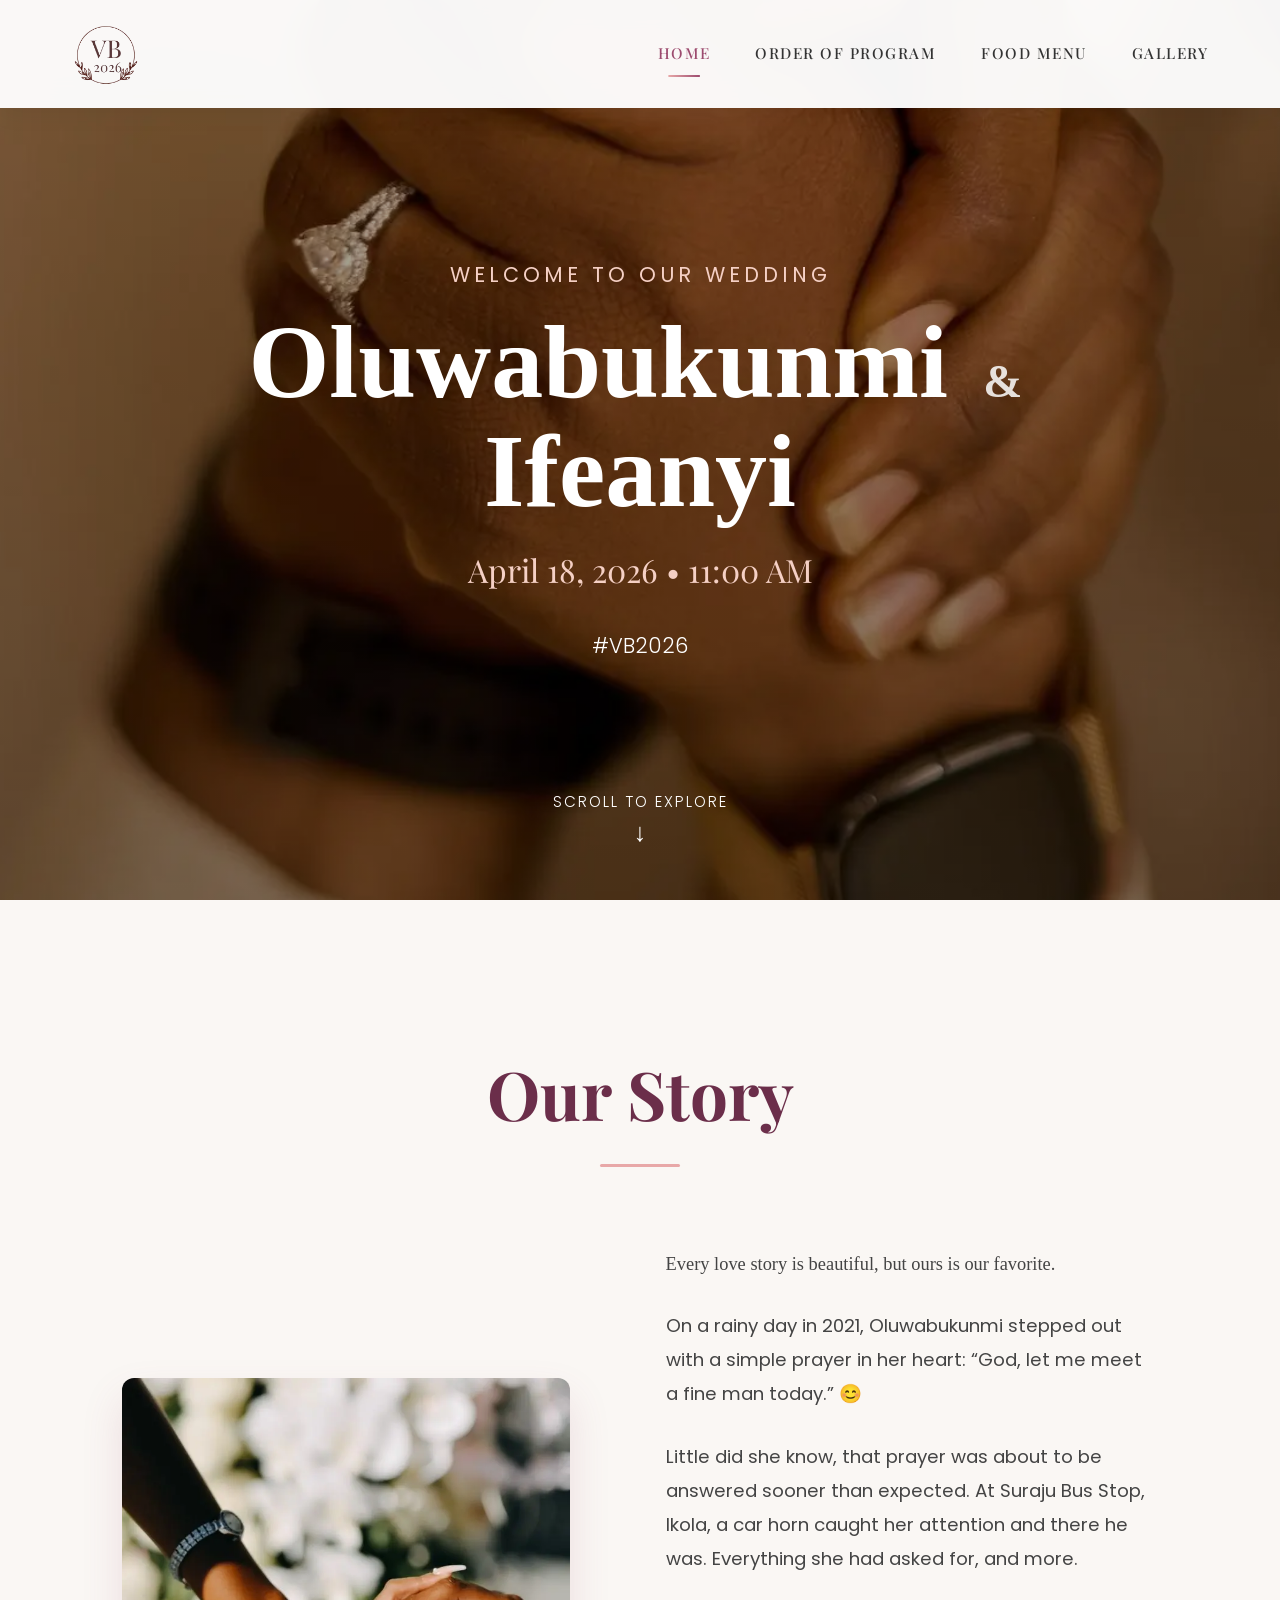
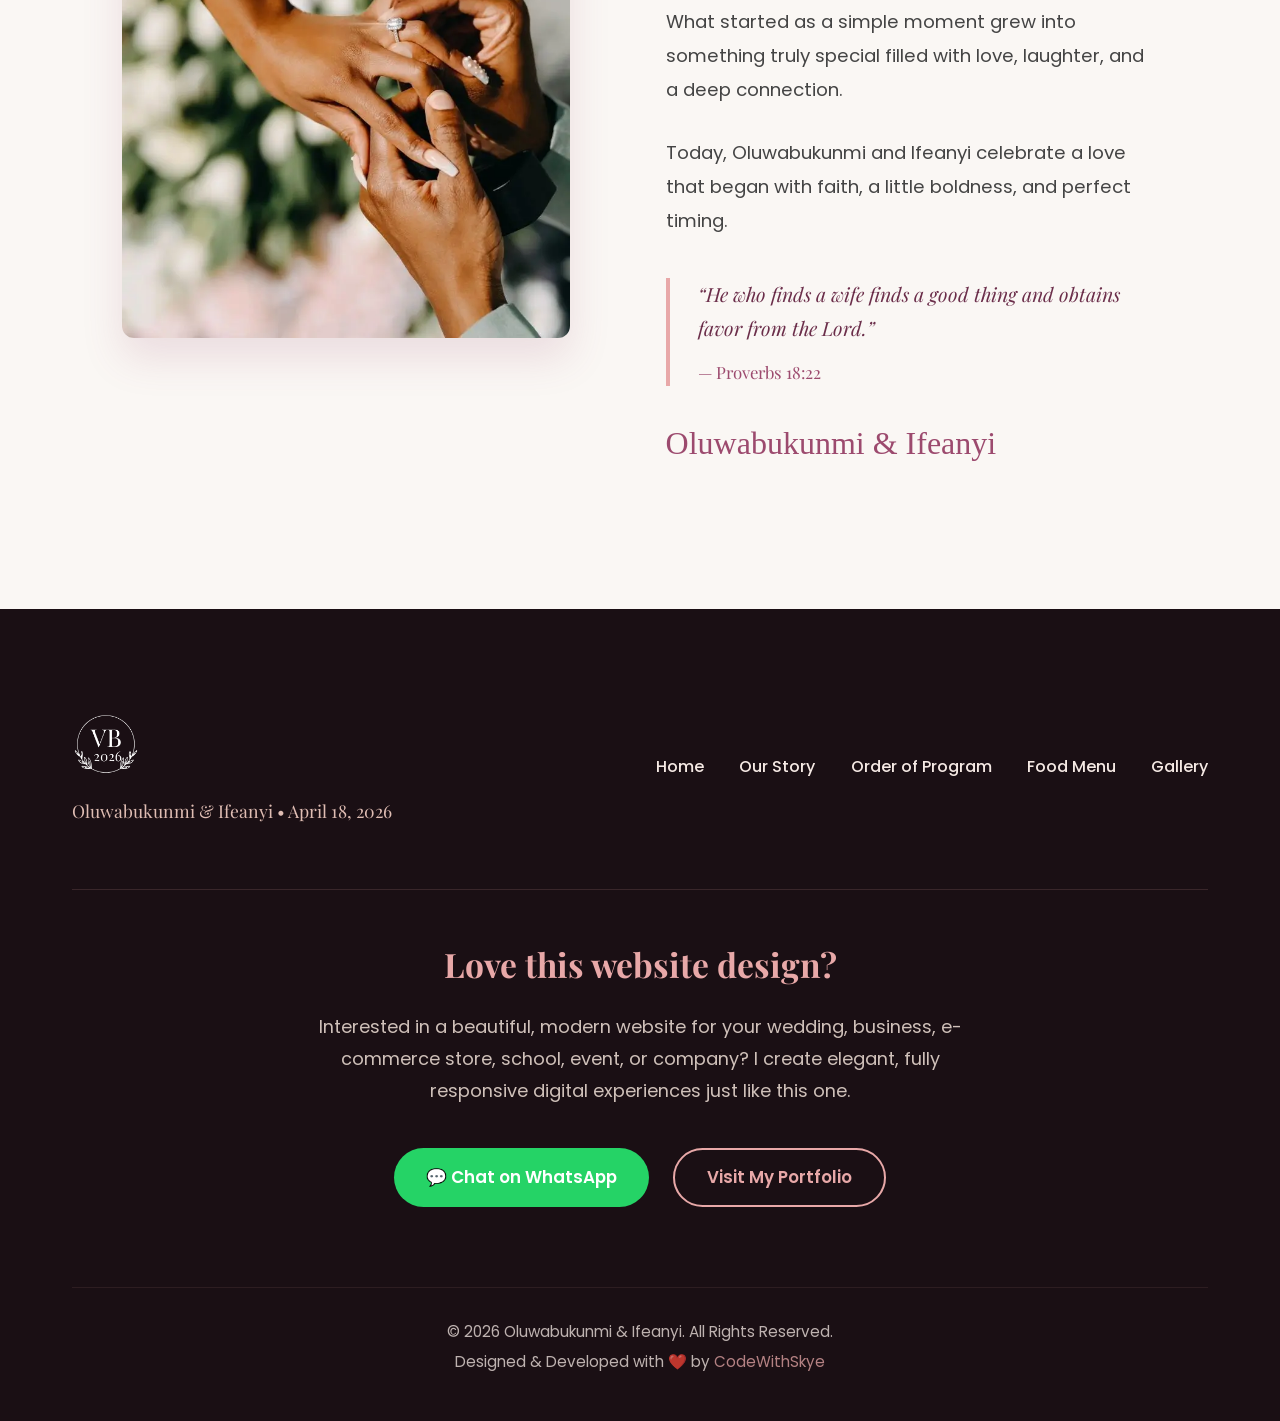
==== index.html @ 63ae44c2 "Add files via upload" ====
<!DOCTYPE html>
<html lang="en">
<head>
    <meta charset="UTF-8">
    <meta name="viewport" content="width=device-width, initial-scale=1.0">
    <title>Oluwabukunmi & Ifeanyi | Wedding Celebration</title>

    <link href="https://fonts.googleapis.com/css2?family=Playfair+Display:wght@400;500;600&family=Poppins:wght@300;400;500&display=swap" rel="stylesheet">
    <link href="https://unpkg.com/aos@2.3.1/dist/aos.css" rel="stylesheet">
    <link href="https://fonts.googleapis.com/css2?family=Cormorant+Garamond:wght@400;500;600&display=swap" rel="stylesheet">

    <link rel="stylesheet" href="style.css">

    <link rel="apple-touch-icon" sizes="180x180" href="vb2026/apple-touch-icon.png">
    <link rel="icon" type="image/png" sizes="32x32" href="vb2026/favicon-32x32.png">
    <link rel="icon" type="image/png" sizes="16x16" href="vb2026/favicon-16x16.png">
    <link rel="manifest" href="vb2026/site.webmanifest">
</head>
<body>

<!-- HEADER -->
<header>
  <div class="nav-container">

      <img src="images/vb2026.webp" 
          alt="Oluwabukunmi & Ifeanyi Wedding" 
          class="logo">

    <nav>
      <ul id="nav-menu">
        <li><a href="index.html">Home</a></li>
        <li><a href="order-of-program.html">Order of Program</a></li>
        <li><a href="food-menu.html">Food Menu</a></li>
        <li><a href="gallery.html">Gallery</a></li>
      </ul>
    </nav>

    <div class="menu-toggle" id="mobile-menu">☰</div>
  </div>
</header>

  <!-- HERO SECTION -->
<section id="home" class="hero">

    <div class="hero-slides">
    <div class="slide active" style="background-image: url('images/wed1.webp');"></div>
    <div class="slide" style="background-image: url('images/wed2.webp');"></div>
    <div class="slide" style="background-image: url('images/wed1.webp');"></div>
  </div>

  <div class="hero-overlay"></div>

  <!-- Hero Content -->
  <div class="hero-content">
    <div class="content-wrapper">
      <p class="welcome" data-aos="fade-up" data-aos-delay="300">Welcome to Our Wedding</p>
      
      <h1 class="couple-names" data-aos="fade-up" data-aos-delay="600">
        Oluwabukunmi <span class="and">&amp;</span> Ifeanyi
      </h1>
      
      <div class="date" data-aos="fade-up" data-aos-delay="900">
        April 18, 2026 • 11:00 AM
      </div><br>
      
      <div class="venue" data-aos="fade-up" data-aos-delay="1100">
        #VB2026
      </div>
    </div>
  </div>

  <!-- Scroll Indicator -->
  <div class="scroll-indicator" data-aos="fade-up" data-aos-delay="1500">
    <span>Scroll to explore</span>
    <div class="scroll-arrow">↓</div>
  </div>
</section>


<!-- OUR STORY SECTION -->
<section id="our-story" class="our-story">
  <div class="container">
    
    <div class="section-header" data-aos="fade-up">
      <h2>Our Story</h2>
      <div class="divider"></div>
    </div>

    <div class="story-content">
      
      <!-- Story Image -->
      <div class="story-image" data-aos="fade-right" data-aos-delay="200">
        <img src="images/wed2.webp" alt="Oluwabukunmi & Ifeanyi">
      </div>

      <!-- Story Text -->
      <div class="story-text" data-aos="fade-left" data-aos-delay="400">
        <p class="story-intro">
          Every love story is beautiful, but ours is our favorite.
        </p>
        
        <p>
          On a rainy day in 2021, Oluwabukunmi stepped out with a simple prayer in her heart: 
          “God, let me meet a fine man today.” 😊
        </p>
        
        <p>
          Little did she know, that prayer was about to be answered sooner than expected.

          At Suraju Bus Stop, Ikola, a car horn caught her attention and there he was. Everything she had asked for, and more.
        </p>

        <p>
          What started as a simple moment grew into something truly special 
          filled with love, laughter, and a deep connection.
        </p>

        <p>
          Today, Oluwabukunmi and Ifeanyi celebrate a love that began with faith, 
          a little boldness, and perfect timing.
        </p>

        <blockquote class="bible-verse">
          “He who finds a wife finds a good thing and obtains favor from the Lord.” 
          <span>— Proverbs 18:22</span>
        </blockquote>

        <div class="signature">
          Oluwabukunmi &amp; Ifeanyi
        </div>
      </div>
    </div>
  </div>
</section>

<!-- FOOTER -->
<footer class="footer">
  <div class="footer-container">
    <div class="footer-top">
      <div class="footer-brand">
        <img src="images/vb20262.webp" 
             alt="Oluwabukunmi & Ifeanyi Wedding" 
             class="footer-logo">
        <p class="footer-tagline">Oluwabukunmi &amp; Ifeanyi • April 18, 2026</p>
      </div>

      <nav class="footer-nav">
        <a href="index.html">Home</a>
        <a href="#our-story">Our Story</a>
        <a href="order-of-program.html">Order of Program</a>
        <a href="food-menu.html">Food Menu</a>
        <a href="gallery.html">Gallery</a>
      </nav>
    </div>

    <!-- Divider -->
    <div class="footer-divider"></div>

    <div class="footer-promotion">
      <div class="promotion-content">
        <h3>Love this website design?</h3>
        <p>
          Interested in a beautiful, modern website for your wedding, business, 
          e-commerce store, school, event, or company? 
          I create elegant, fully responsive digital experiences just like this one.
        </p>
        
        <div class="contact-actions">
          <a href="https://wa.me/2347016794490" target="_blank" class="btn-whatsapp">
            💬 Chat on WhatsApp
          </a>
          <a href="https://codewithskye.github.io" target="_blank" class="btn-portfolio">
            Visit My Portfolio
          </a>
        </div>
      </div>
    </div>

    <!-- Bottom Copyright -->
    <div class="footer-bottom">
      <p>&copy; 2026 Oluwabukunmi &amp; Ifeanyi. All Rights Reserved.</p>
      <p class="developer-credit">
        Designed &amp; Developed with ❤️ by 
        <a href="https://codewithskye.github.io" target="_blank">CodeWithSkye</a>
      </p>
    </div>
  </div>
</footer>

<script src="https://unpkg.com/aos@2.3.1/dist/aos.js"></script>
  
<script src="script.js"></script>
</body>
</html>
---- style.css ----
/* ====================== ROOT VARIABLES ====================== */
:root {
  --peach: #E8A8A8;
  --soft-peach: #F5D0C5;
  --burgundy: #9C4A6E;
  --deep-burgundy: #6B2E4A;
  --white: #FFFFFF;
  --off-white: #FAF7F4;
  --text-dark: #333333;
  --shadow: rgba(0, 0, 0, 0.06);
}

/* ====================== GLOBAL RESET ====================== */
* {
  margin: 0;
  padding: 0;
  box-sizing: border-box;
}

body {
  font-family: 'Poppins', sans-serif;
  background-color: var(--off-white);
  color: var(--text-dark);
  line-height: 1.6;
  overflow-x: hidden;
}

/* ====================== HEADER ====================== */
header {
  position: fixed;
  top: 0;
  left: 0;
  width: 100%;
  background: rgba(255, 255, 255, 0.96);
  backdrop-filter: blur(12px);
  z-index: 1000;
  box-shadow: 0 4px 25px var(--shadow);
  transition: all 0.4s ease;
}

.nav-container {
  max-width: 1200px;
  margin: 0 auto;
  padding: 1.25rem 2rem;
  display: flex;
  align-items: center;
  justify-content: space-between;
}

.logo {
  height: 68px;
  width: auto;
  cursor: pointer;
  transition: transform 0.4s cubic-bezier(0.4, 0, 0.2, 1);
}

.logo:hover {
  transform: scale(1.05);
}

/* Navigation Links */
nav ul {
  display: flex;
  list-style: none;
  gap: 2.8rem;
  align-items: center;
}

nav ul li a {
  font-family: 'Playfair Display', serif;
  text-decoration: none;
  color: var(--text-dark);
  font-weight: 500;
  font-size: 0.95rem;
  letter-spacing: 1.5px;
  text-transform: uppercase;
  transition: all 0.3s ease;
  position: relative;
  padding: 0.5rem 0;
}

nav ul li a:hover {
  color: var(--burgundy);
  text-shadow: 0 0 6px rgba(232, 168, 168, 0.35);
}

nav ul li a::after {
  content: '';
  position: absolute;
  bottom: -6px;
  left: 50%;
  transform: translateX(-50%);
  width: 0;
  height: 2px;
  background: linear-gradient(to right, var(--peach), var(--burgundy));
  border-radius: 10px;
  transition: width 0.4s ease;
}

nav ul li a:hover::after {
  width: 60%;
}

nav ul li a.active {
  color: var(--burgundy);
}

nav ul li a.active::after {
  width: 60%;
}

/* Mobile Menu Toggle */
.menu-toggle {
  display: none;
  font-size: 1.9rem;
  color: var(--burgundy);
  cursor: pointer;
  z-index: 1100;
  padding: 0.5rem;
}

/* ====================== RESPONSIVE DESIGN ====================== */
@media (max-width: 768px) {
  .nav-container {
    padding: 1rem 1.5rem;
  }

  nav ul {
    position: fixed;
    top: 78px;
    left: -100%;
    width: 100%;
    height: calc(100vh - 78px);
    background: rgba(255, 255, 255, 0.98);
    flex-direction: column;
    align-items: center;
    justify-content: center;
    gap: 2.8rem;
    transition: left 0.5s cubic-bezier(0.4, 0, 0.2, 1);
    box-shadow: 0 10px 30px var(--shadow);
  }

  nav ul.active {
    left: 0;
  }

  .menu-toggle {
    display: block;
  }

  .logo {
    height: 62px;
  }
}

/* Extra small devices */
@media (max-width: 480px) {
  .nav-container {
    padding: 0.9rem 1.2rem;
  }

  nav ul {
    gap: 2.2rem;
  }
}

/* ====================== HERO SECTION ====================== */
.hero {
  position: relative;
  min-height: 100vh;     
  min-height: 100dvh;     
  height: auto;
  overflow: hidden;
  display: flex;
  align-items: center;
  justify-content: center;
  text-align: center;
  color: white;
  padding: 110px 20px 90px;  
}

/* Slides */
.hero-slides {
  position: absolute;
  inset: 0;
  z-index: 1;
}

.slide {
  position: absolute;
  inset: 0;
  background-size: cover;
  background-position: center;
  opacity: 0;
  transition: opacity 1.8s ease-in-out;
  transform: scale(1.08);
  animation: kenburns 22s infinite alternate ease-in-out;
}

.slide.active {
  opacity: 1;
  z-index: 2;
}

@keyframes kenburns {
  0%   { transform: scale(1.08); }
  100% { transform: scale(1.16); }
}

/* Overlay */
.hero-overlay {
  position: absolute;
  inset: 0;
  background: linear-gradient(
    rgba(0, 0, 0, 0.32),
    rgba(0, 0, 0, 0.48)
  );
  z-index: 3;
}

/* Content */
.hero-content {
  position: relative;
  z-index: 4;
  width: 100%;
  max-width: 900px;
  padding: 0 20px;
}

.content-wrapper {
  display: flex;
  flex-direction: column;
  align-items: center;
}

/* Typography */
.welcome {
  font-family: 'Poppins', sans-serif;
  font-size: clamp(0.95rem, 2.5vw, 1.3rem);
  letter-spacing: 4px;
  text-transform: uppercase;
  margin-bottom: 1rem;
  color: var(--soft-peach);
  font-weight: 400;
  opacity: 0.95;
}

.couple-names {
  font-family: 'Great Vibes', cursive;
  font-size: clamp(3rem, 10vw, 6.5rem);
  line-height: 1.05;
  margin-bottom: 1.2rem;
  color: #fff;
}

.couple-names .and {
  font-size: 0.45em;
  margin: 0 0.2em;
  opacity: 0.85;
}

.date {
  font-family: 'Playfair Display', serif;
  font-size: clamp(1.2rem, 4vw, 2rem);
  margin-bottom: 0.5rem;
  color: var(--soft-peach);
}

.venue {
  font-family: 'Poppins', sans-serif;
  font-size: clamp(1rem, 3vw, 1.3rem);
  opacity: 0.9;
  font-weight: 300;
  max-width: 420px;
}

/* Scroll Indicator */
.scroll-indicator {
  position: absolute;
  bottom: 6vh;
  left: 0;
  right: 0;
  margin: 0 auto;
  width: max-content;
  z-index: 5;
  color: white;
  text-align: center;
  opacity: 0.85;
  display: flex;
  flex-direction: column;
  align-items: center;
  gap: 6px;
}

.scroll-indicator span {
  font-size: clamp(0.8rem, 2vw, 0.95rem);
  letter-spacing: 2px;
  font-weight: 300;
  text-transform: uppercase;
}

.scroll-arrow {
  font-size: 1.6rem;
  line-height: 1;
  animation: bounce 2.2s infinite ease-in-out;
}

@keyframes bounce {
  0%, 20%   { margin-top: 0; }
  50%       { margin-top: 12px; }
  100%      { margin-top: 0; }
}

/* ====================== TABLET ====================== */
@media (max-width: 768px) {
  .hero {
    padding: 100px 18px 80px;
  }

  .scroll-indicator {
    bottom: 5.5vh;
  }
}

/* ====================== MOBILE ====================== */
@media (max-width: 480px) {
  .hero {
    padding: 90px 16px 70px;
  }

  .content-wrapper {
    padding-top: 10px;
  }

  .couple-names {
    font-size: clamp(2.5rem, 11vw, 4.5rem);
  }

  .welcome {
    letter-spacing: 3px;
  }

  .scroll-indicator {
    bottom: 5vh;
  }

  .scroll-arrow {
    font-size: 1.4rem;
  }
}

/* ====================== SMALL DEVICES (iPhone SE etc.) ====================== */
@media (max-width: 360px) {
  .hero {
    padding: 80px 14px 60px;
  }

  .couple-names {
    font-size: 2.3rem;
  }

  .date {
    font-size: 1.1rem;
  }

  .venue {
    font-size: 0.95rem;
  }
}


/* ====================== OUR STORY SECTION ====================== */
.our-story {
  padding: 140px 0;
  background-color: var(--off-white);
}

.container {
  max-width: 1200px;
  margin: 0 auto;
  padding: 0 2rem;
}

.section-header {
  text-align: center;
  margin-bottom: 5rem;
}

.section-header h2 {
  font-family: 'Playfair Display', serif;
  font-size: clamp(2.8rem, 5.5vw, 4.2rem);
  color: var(--deep-burgundy);
  margin-bottom: 1rem;
}

.divider {
  width: 80px;
  height: 3px;
  background: var(--peach);
  margin: 0 auto;
  border-radius: 3px;
}

/* Story Content Layout */
.story-content {
  display: grid;
  grid-template-columns: 1fr 1.1fr;
  gap: 6rem;
  align-items: center;
}

.story-image {
  position: relative;
  border-radius: 12px;
  overflow: hidden;
  box-shadow: 0 20px 40px rgba(155, 74, 110, 0.15);
}

.story-image img {
  width: 100%;
  height: auto;
  display: block;
  transition: transform 0.8s ease;
}

.story-image:hover img {
  transform: scale(1.06);
}

.story-text {
  color: var(--text-dark);
}

.story-intro {
  font-family: 'Great Vibes', cursive;
  font-size: 2.1rem;
  line-height: 1.3;
  color: var(--burgundy);
  margin-bottom: 2rem;
  font-weight: 400;
}

.story-text p {
  font-size: 1.15rem;
  line-height: 1.85;
  margin-bottom: 1.8rem;
  color: #444;
}

.story-text p:last-of-type {
  margin-bottom: 2.5rem;
}

.signature {
  font-family: 'Great Vibes', cursive;
  font-size: 2rem;
  color: var(--burgundy);
  margin-top: 1rem;
}

.bible-verse {
  font-family: 'Playfair Display', serif;
  font-size: 1.22rem;
  font-style: italic;
  color: var(--deep-burgundy);
  margin: 2.5rem 0 2rem;
  line-height: 1.7;
  border-left: 4px solid var(--peach);
  padding-left: 1.8rem;
}

.bible-verse span {
  display: block;
  margin-top: 0.8rem;
  font-size: 1.05rem;
  color: var(--burgundy);
  font-style: normal;
}

/* ====================== RESPONSIVENESS ====================== */
@media (max-width: 992px) {
  .story-content {
    grid-template-columns: 1fr;
    gap: 4rem;
    text-align: center;
  }
  
  .story-image {
    max-width: 420px;
    margin: 0 auto;
  }

  .bible-verse {
    text-align: left;
  }

}

@media (max-width: 768px) {
  .our-story {
    padding: 100px 0;
  }
  
  .section-header {
    margin-bottom: 3.8rem;
  }
  
  .story-intro {
    font-size: 1.95rem;
  }
  
  .story-text p {
    font-size: 1.12rem;
  }
  
  .signature {
    font-size: 2.1rem;
  }
}

@media (max-width: 480px) {
  .our-story {
    padding: 80px 0;
  }
  
  .story-content {
    gap: 3rem;
    padding: 0 1.2rem;
  }
  
  .story-intro {
    font-size: 1.75rem;
  }
  
  .bible-verse {
    font-size: 1.15rem;
    padding-left: 1.4rem;
  }
}
/* ====================== ORDER OF PROGRAM PAGE ====================== */
.program-hero {
  min-height: 55vh;
  min-height: 55dvh;
  background: linear-gradient(rgba(0,0,0,0.45), rgba(0,0,0,0.55)),
              url('https://i.pinimg.com/736x/72/f7/12/72f7126b3b22cbae455987312a5793fb.jpg') center/cover no-repeat;
  display: flex;
  align-items: center;
  justify-content: center;
  text-align: center;
  color: white;
  padding: 80px 20px;
}

.program-hero-content h1 {
  font-family: 'Great Vibes', cursive;
  font-size: clamp(3rem, 7vw, 5.5rem);
  margin-bottom: 0.6rem;
}

.program-hero-content p {
  font-family: 'Playfair Display', serif;
  font-size: clamp(1.1rem, 2.5vw, 1.4rem);
  opacity: 0.95;
}

.program-section {
  padding: 100px 20px;
  background-color: var(--off-white);
}

.program-block {
  margin-bottom: 4rem;
}

.block-title {
  font-family: 'Playfair Display', serif;
  font-size: clamp(2rem, 4vw, 2.5rem);
  color: var(--deep-burgundy);
  margin-bottom: 2rem;
  text-align: center;
}

.reception-title span {
  font-size: 1rem;
  color: var(--burgundy);
}

.timeline {
  max-width: 900px;
  margin: 0 auto;
  position: relative;
  padding: 20px 0;
}

/* Center Line */
.timeline::before {
  content: '';
  position: absolute;
  top: 0;
  bottom: 0;
  left: 50%;
  width: 3px;
  background: linear-gradient(to bottom, var(--peach), var(--burgundy));
  transform: translateX(-50%);
  border-radius: 3px;
}

/* Timeline Item */
.timeline-item {
  display: grid;
  grid-template-columns: 1fr 60px 1fr;
  align-items: center;
  gap: 1.5rem;
  margin-bottom: 2rem;
  position: relative;
}

.timeline-item:last-child {
  margin-bottom: 0;
}

/* Time (Left) */
.time {
  grid-column: 1;
  text-align: right;
  font-family: 'Poppins', sans-serif;
  font-weight: 600;
  color: var(--burgundy);
  font-size: 1.05rem;
  padding-right: 10px;
}

/* Event (Right) */
.event {
  grid-column: 3;
  text-align: left;
  font-family: 'Poppins', sans-serif;
  font-size: 1.1rem;
  line-height: 1.5;
  color: #333;
  padding-left: 10px;
}

/* Dot */
.timeline-item::before {
  content: '';
  position: absolute;
  left: 50%;
  width: 18px;
  height: 18px;
  background: white;
  border: 4px solid var(--peach);
  border-radius: 50%;
  transform: translate(-50%, 0);
  z-index: 2;
}

/* Completed State */
.timeline-item.done::before {
  background: #4CAF50;
  border-color: #4CAF50;
  box-shadow: 0 0 10px rgba(76, 175, 80, 0.6);
}

/* Optional: text feedback */
.timeline-item.done .time,
.timeline-item.done .event {
  opacity: 0.6;
}

/* Active (current ongoing event) */
.timeline-item.active::before {
  background: var(--burgundy);
  border-color: var(--burgundy);
  box-shadow: 0 0 12px rgba(156, 74, 110, 0.6);
}

/* LIVE NOW badge */
.live-badge { 
  display: inline-block; 
  margin-left: 10px; 
  padding: 4px 10px; 
  font-size: 0.7rem; 
  font-weight: 600; 
  letter-spacing: 1px; 
  text-transform: uppercase; 
  border-radius: 20px; 
  background: var(--burgundy); 
  color: #fff; 
  vertical-align: middle; 
  animation: livePulse 1.5s infinite; 
}

@keyframes livePulse {
  0%   { box-shadow: 0 0 0 0 rgba(156, 74, 110, 0.6); }
  70%  { box-shadow: 0 0 0 6px rgba(156, 74, 110, 0); }
  100% { box-shadow: 0 0 0 0 rgba(156, 74, 110, 0); }
}

.timeline-item.active .event {
  font-weight: 500;
  display: inline-flex;
  flex-wrap: wrap;
  align-items: center;
  gap: 6px;
}

@media (max-width: 768px) {
  .live-badge {
    padding: 3px 8px;
    margin-left: 6px;
    letter-spacing: 0.6px;
  }
}

@media (max-width: 480px) {
  .live-badge {
    font-size: 0.6rem;
    padding: 2px 7px;
    margin-left: 5px;
  }

  .timeline-item.active .event {
    gap: 4px;
  }
}

@media (max-width: 360px) {
  .live-badge {
    font-size: 0.55rem;
    padding: 2px 6px;
    letter-spacing: 0.5px;
  }
}

/* ====================== TABLET ====================== */
@media (max-width: 768px) {
  .timeline::before {
    left: 30px;
    transform: none;
  }

  .timeline-item {
    grid-template-columns: 30px 1fr;
    gap: 1rem;
  }

  .time {
    grid-column: 2;
    text-align: left;
    font-size: 0.95rem;
  }

  .event {
    grid-column: 2;
    font-size: 1rem;
  }

  .timeline-item::before {
    left: 30px;
    transform: translateX(-50%);
  }
}

/* ====================== MOBILE ====================== */
@media (max-width: 480px) {
  .program-section {
    padding: 70px 16px;
  }

  .block-title {
    font-size: 1.8rem;
  }

  .timeline-item {
    margin-bottom: 1.6rem;
  }

  .time {
    font-size: 0.9rem;
  }

  .event {
    font-size: 0.95rem;
  }
}

/* ====================== SMALL DEVICES ====================== */
@media (max-width: 360px) {
  .time {
    font-size: 0.85rem;
  }

  .event {
    font-size: 0.9rem;
  }
}

/* ====================== FOOD MENU PAGE ====================== */

.menu-hero {
  height: 55vh;
  min-height: 420px;
  background: linear-gradient(rgba(0,0,0,0.45), rgba(0,0,0,0.55)),
              url('https://i.pinimg.com/736x/30/67/39/30673928d62f1b4d49fe5636e6629bfc.jpg') center/cover no-repeat;
  display: flex;
  align-items: center;
  justify-content: center;
  text-align: center;
  color: white;
}

.menu-hero-content h1 {
  font-family: 'Great Vibes', cursive;
  font-size: clamp(3.5rem, 8vw, 6rem);
  margin-bottom: 0.8rem;
}

.menu-hero-content p {
  font-family: 'Playfair Display', serif;
  font-size: 1.45rem;
}

/* Food Menu Section */
.food-menu-section {
  padding: 120px 0;
  background-color: var(--off-white);
}

.container {
  max-width: 1100px;
  margin: 0 auto;
  padding: 0 2rem;
}

.menu-category {
  margin-bottom: 5.5rem;
}

.category-header {
  display: flex;
  align-items: center;
  gap: 3rem;
  margin-bottom: 2rem;
}

.category-image {
  flex-shrink: 0;
  width: 180px;
  height: 180px;
  border-radius: 50%;
  overflow: hidden;
  border: 8px solid var(--peach);
  box-shadow: 0 15px 35px rgba(156, 74, 110, 0.18);
}

.category-image img {
  width: 100%;
  height: 100%;
  object-fit: cover;
  transition: transform 0.8s ease;
}

.category-image:hover img {
  transform: scale(1.08);
}

.category-header h2 {
  font-family: 'Playfair Display', serif;
  font-size: clamp(2.2rem, 5vw, 3rem);
  color: var(--deep-burgundy);
  margin: 0;
}

/* Menu Items */
.menu-items {
  background: white;
  border-radius: 16px;
  padding: 2.2rem 2.5rem;
  box-shadow: 0 10px 30px rgba(0, 0, 0, 0.06);
}

.menu-item {
  font-family: 'Poppins', sans-serif;
  font-size: 1.18rem;
  line-height: 1.75;
  color: #333;
  padding: 1rem 0;
  border-bottom: 1px solid #f0e6e0;
}

.menu-item:last-child {
  border-bottom: none;
}

/* ====================== RESPONSIVE ====================== */
@media (max-width: 992px) {
  .category-header {
    flex-direction: column;
    text-align: center;
    gap: 1.8rem;
  }
  
  .category-image {
    width: 160px;
    height: 160px;
  }
}

@media (max-width: 768px) {
  .food-menu-section {
    padding: 90px 0;
  }
  
  .menu-items {
    padding: 2rem 1.8rem;
  }
  
  .menu-item {
    font-size: 1.12rem;
  }
}

@media (max-width: 480px) {
  .container {
    padding: 0 1.4rem;
  }
  
  .category-image {
    width: 140px;
    height: 140px;
  }
  
  .menu-item {
    font-size: 1.08rem;
  }
}

/* ====================== GALLERY PAGE ====================== */

/* Gallery Hero */
.gallery-hero {
  height: 55vh;
  min-height: 420px;
  background: linear-gradient(rgba(0,0,0,0.45), rgba(0,0,0,0.55)),
              url('https://i.pinimg.com/1200x/7a/ea/53/7aea53dc63e2e8d27f20308e01a13a00.jpg') center/cover no-repeat;
  display: flex;
  align-items: center;
  justify-content: center;
  text-align: center;
  color: white;
}

.gallery-hero-content h1 {
  font-family: 'Great Vibes', cursive;
  font-size: clamp(3.5rem, 8vw, 6rem);
  margin-bottom: 0.8rem;
}

.gallery-hero-content p {
  font-family: 'Playfair Display', serif;
  font-size: 1.45rem;
  opacity: 0.95;
}

/* Gallery Section */
.gallery-section {
  padding: 120px 0;
  background-color: var(--off-white);
}
/* ====================== TOAST NOTIFICATION ====================== */
.toast {
  visibility: hidden;
  min-width: 280px;
  background: var(--burgundy);
  color: #fff;
  text-align: center;
  border-radius: 50px;
  padding: 16px 28px;
  position: fixed;
  z-index: 9999;
  bottom: 30px;
  left: 50%;
  transform: translateX(-50%);
  font-size: 1.05rem;
  font-weight: 500;
  box-shadow: 0 10px 30px rgba(0, 0, 0, 0.25);
  opacity: 0;
  transition: all 0.4s ease;
}

.toast.show {
  visibility: visible;
  opacity: 1;
  bottom: 40px;
}

/* ====================== GALLERY UPDATES ====================== */
.gallery-grid {
  display: grid;
  grid-template-columns: repeat(auto-fit, minmax(320px, 1fr));
  gap: 2.5rem;
  max-width: 1200px;
  margin: 0 auto;
  padding: 0 2rem;
}

.gallery-card {
  background: white;
  border-radius: 20px;
  overflow: hidden;
  box-shadow: 0 15px 40px rgba(0, 0, 0, 0.08);
  transition: all 0.4s ease;
}

.gallery-card:hover {
  transform: translateY(-12px);
  box-shadow: 0 25px 50px rgba(156, 74, 110, 0.15);
}

.gallery-image {
  height: 260px;
  overflow: hidden;
}

.gallery-image img {
  width: 100%;
  height: 100%;
  object-fit: cover;
  transition: transform 0.6s ease;
}

.gallery-card:hover .gallery-image img {
  transform: scale(1.08);
}

.gallery-info {
  padding: 1.8rem 1.6rem;
  text-align: center;
}

.gallery-info h3 {
  font-family: 'Playfair Display', serif;
  font-size: 1.55rem;
  color: var(--deep-burgundy);
  margin-bottom: 0.6rem;
}

.gallery-info p {
  font-size: 1.05rem;
  color: #555;
  margin-bottom: 1.5rem;
  line-height: 1.6;
}

.view-btn {
  display: inline-block;
  background: var(--burgundy);
  color: white;
  padding: 13px 34px;
  border-radius: 50px;
  text-decoration: none;
  font-weight: 600;
  font-size: 1.02rem;
  border: none;
  cursor: pointer;
  transition: all 0.3s ease;
}

.view-btn:hover {
  background: var(--peach);
  color: #333;
  transform: scale(1.05);
}

/* Responsive */
@media (max-width: 768px) {
  .gallery-grid {
    grid-template-columns: repeat(auto-fit, minmax(280px, 1fr));
    gap: 2rem;
    padding: 0 1.5rem;
  }
  
  .gallery-image {
    height: 220px;
  }
}

@media (max-width: 480px) {
  .gallery-grid {
    gap: 1.8rem;
  }
}
/* ====================== RESPONSIVE ====================== */
@media (max-width: 768px) {
  .gallery-section {
    padding: 90px 0;
  }
  
  .gallery-grid {
    grid-template-columns: repeat(auto-fit, minmax(280px, 1fr));
    gap: 2rem;
    padding: 0 1.5rem;
  }
  
  .gallery-image {
    height: 220px;
  }
}

@media (max-width: 480px) {
  .gallery-grid {
    gap: 1.8rem;
  }
  
  .gallery-info {
    padding: 1.5rem 1.2rem;
  }
  
  .gallery-info h3 {
    font-size: 1.45rem;
  }
}
/* Extra small devices */
@media (max-width: 480px) {
  .toast {
    min-width: 85vw;
    padding: 14px 24px;
    font-size: 1rem;
    bottom: 20px;
  }
  
  .toast.show {
    bottom: 30px;
  }
}

@media (max-width: 360px) {
  .toast {
    font-size: 0.95rem;
    padding: 13px 20px;
  }
}

/* ====================== FOOTER ====================== */
.footer {
  background: #1a0f14;     
  color: #f5e9e4;
  padding: 100px 0 40px;
  position: relative;
}

.footer-container {
  max-width: 1200px;
  margin: 0 auto;
  padding: 0 2rem;
}

.footer-top {
  display: flex;
  justify-content: space-between;
  align-items: center;
  flex-wrap: wrap;
  gap: 3rem;
  margin-bottom: 4rem;
}

.footer-brand {
  flex: 1;
  min-width: 280px;
}

.footer-logo {
  height: 68px;
  width: auto;
  margin-bottom: 12px;
  border-radius: 8px;
}

.footer-tagline {
  font-family: 'Playfair Display', serif;
  font-size: 1.1rem;
  color: var(--soft-peach);
  opacity: 0.9;
}

.footer-nav {
  display: flex;
  gap: 2.2rem;
  flex-wrap: wrap;
}

.footer-nav a {
  color: #f5e9e4;
  text-decoration: none;
  font-weight: 500;
  transition: color 0.3s ease;
}

.footer-nav a:hover {
  color: var(--peach);
}

/* Divider */
.footer-divider {
  height: 1px;
  background: rgba(232, 168, 168, 0.15);
  margin: 3rem 0;
}

/* Promotion Section */
.footer-promotion {
  text-align: center;
  margin-bottom: 5rem;
}

.promotion-content h3 {
  font-family: 'Playfair Display', serif;
  font-size: 2.1rem;
  color: var(--peach);
  margin-bottom: 1.2rem;
}

.promotion-content p {
  max-width: 680px;
  margin: 0 auto 2.5rem;
  font-size: 1.12rem;
  line-height: 1.8;
  opacity: 0.88;
  color: #e8d9d0;
}

.contact-actions {
  display: flex;
  gap: 1.5rem;
  justify-content: center;
  flex-wrap: wrap;
}

.btn-whatsapp,
.btn-portfolio {
  padding: 14px 32px;
  border-radius: 50px;
  font-weight: 600;
  text-decoration: none;
  transition: all 0.4s ease;
  display: inline-flex;
  align-items: center;
  gap: 8px;
  font-size: 1.05rem;
}

.btn-whatsapp {
  background: #25D366;
  color: white;
}

.btn-whatsapp:hover {
  background: #20ba5a;
  transform: translateY(-3px);
}

.btn-portfolio {
  background: transparent;
  color: var(--peach);
  border: 2px solid var(--peach);
}

.btn-portfolio:hover {
  background: var(--peach);
  color: #1a0f14;
}

/* Bottom Section */
.footer-bottom {
  text-align: center;
  padding-top: 2rem;
  border-top: 1px solid rgba(232, 168, 168, 0.12);
  font-size: 0.95rem;
  opacity: 0.75;
}

.footer-bottom p {
  margin-bottom: 0.4rem;
}

.developer-credit a {
  color: var(--peach);
  text-decoration: none;
}

.developer-credit a:hover {
  text-decoration: underline;
}

/* ====================== RESPONSIVE FOOTER ====================== */
@media (max-width: 768px) {
  .footer {
    padding: 80px 0 30px;
  }
  
  .footer-top {
    flex-direction: column;
    text-align: center;
    gap: 2rem;
  }
  
  .footer-nav {
    justify-content: center;
  }
  
  .promotion-content h3 {
    font-size: 1.85rem;
  }
  
  .contact-actions {
    flex-direction: column;
    align-items: center;
  }
  
  .btn-whatsapp,
  .btn-portfolio {
    width: 100%;
    max-width: 320px;
    justify-content: center;
  }
}

@media (max-width: 480px) {
  .footer-container {
    padding: 0 1.4rem;
  }
}
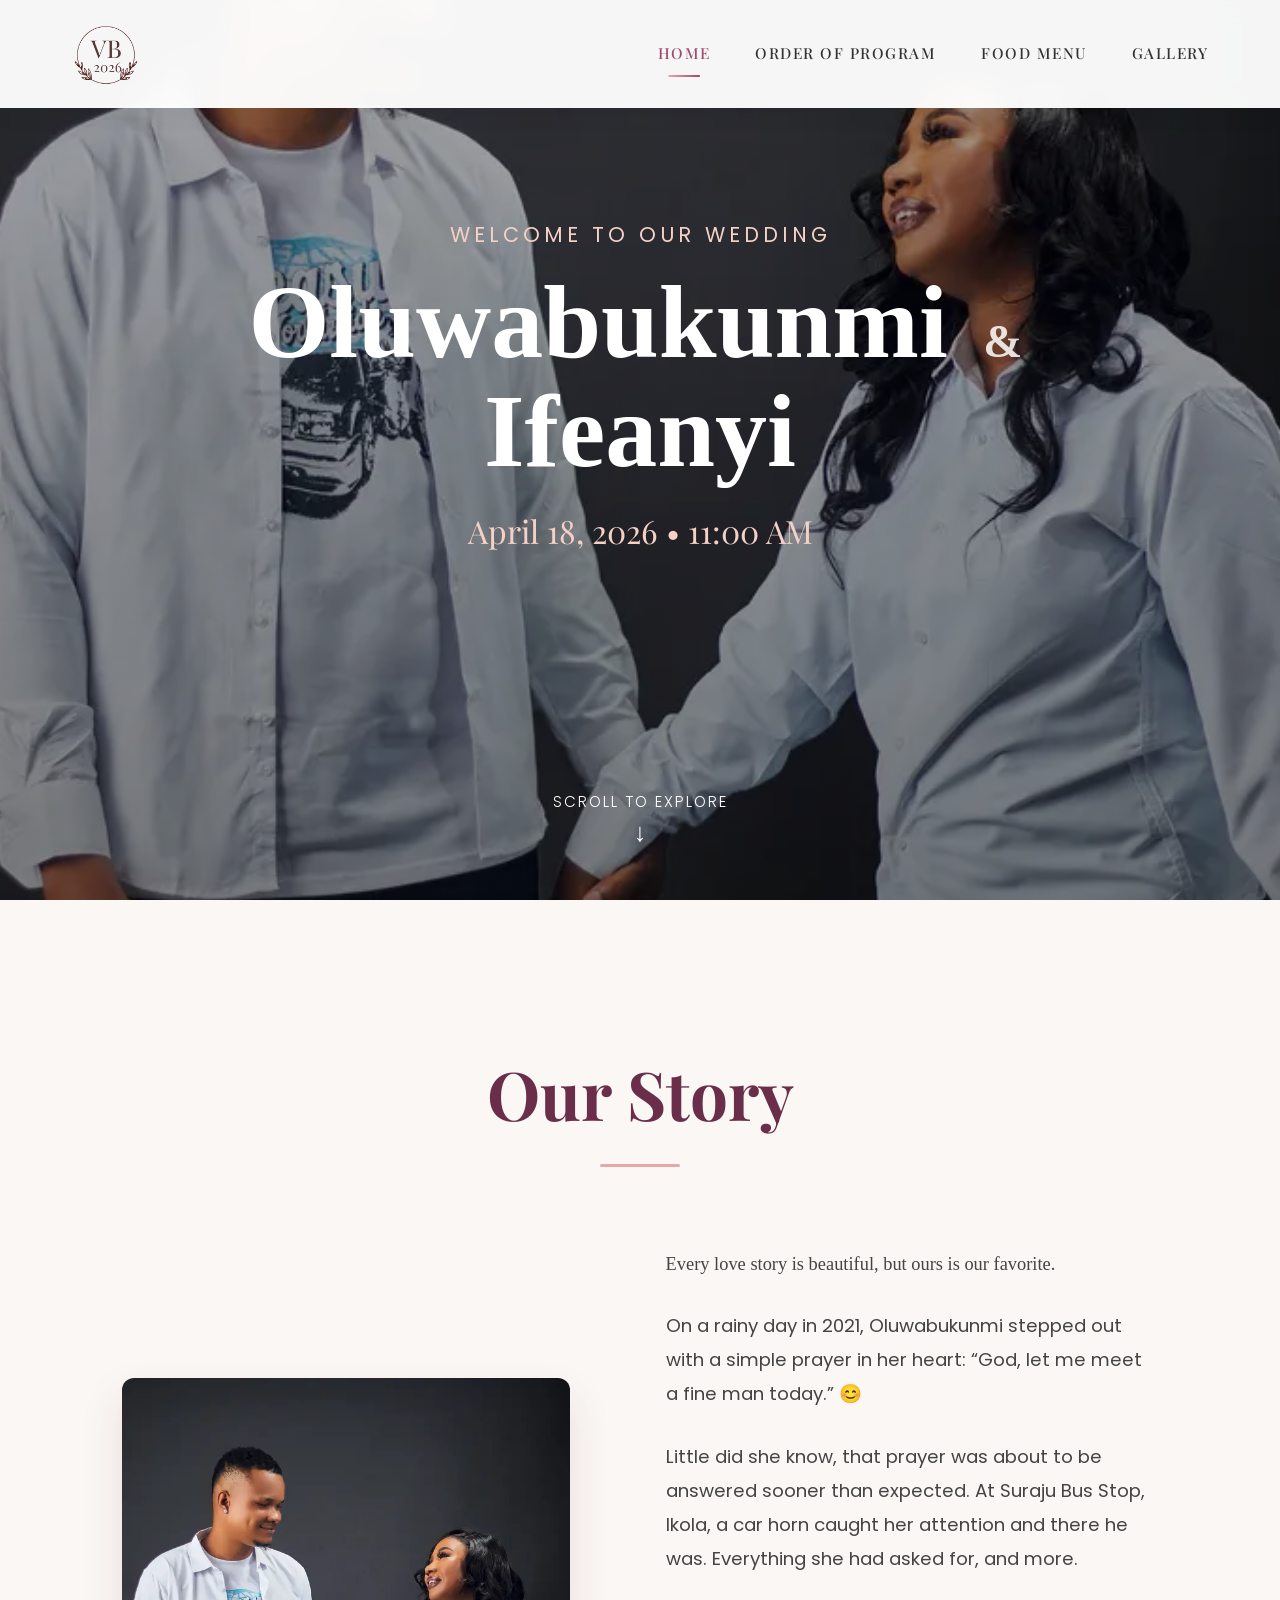
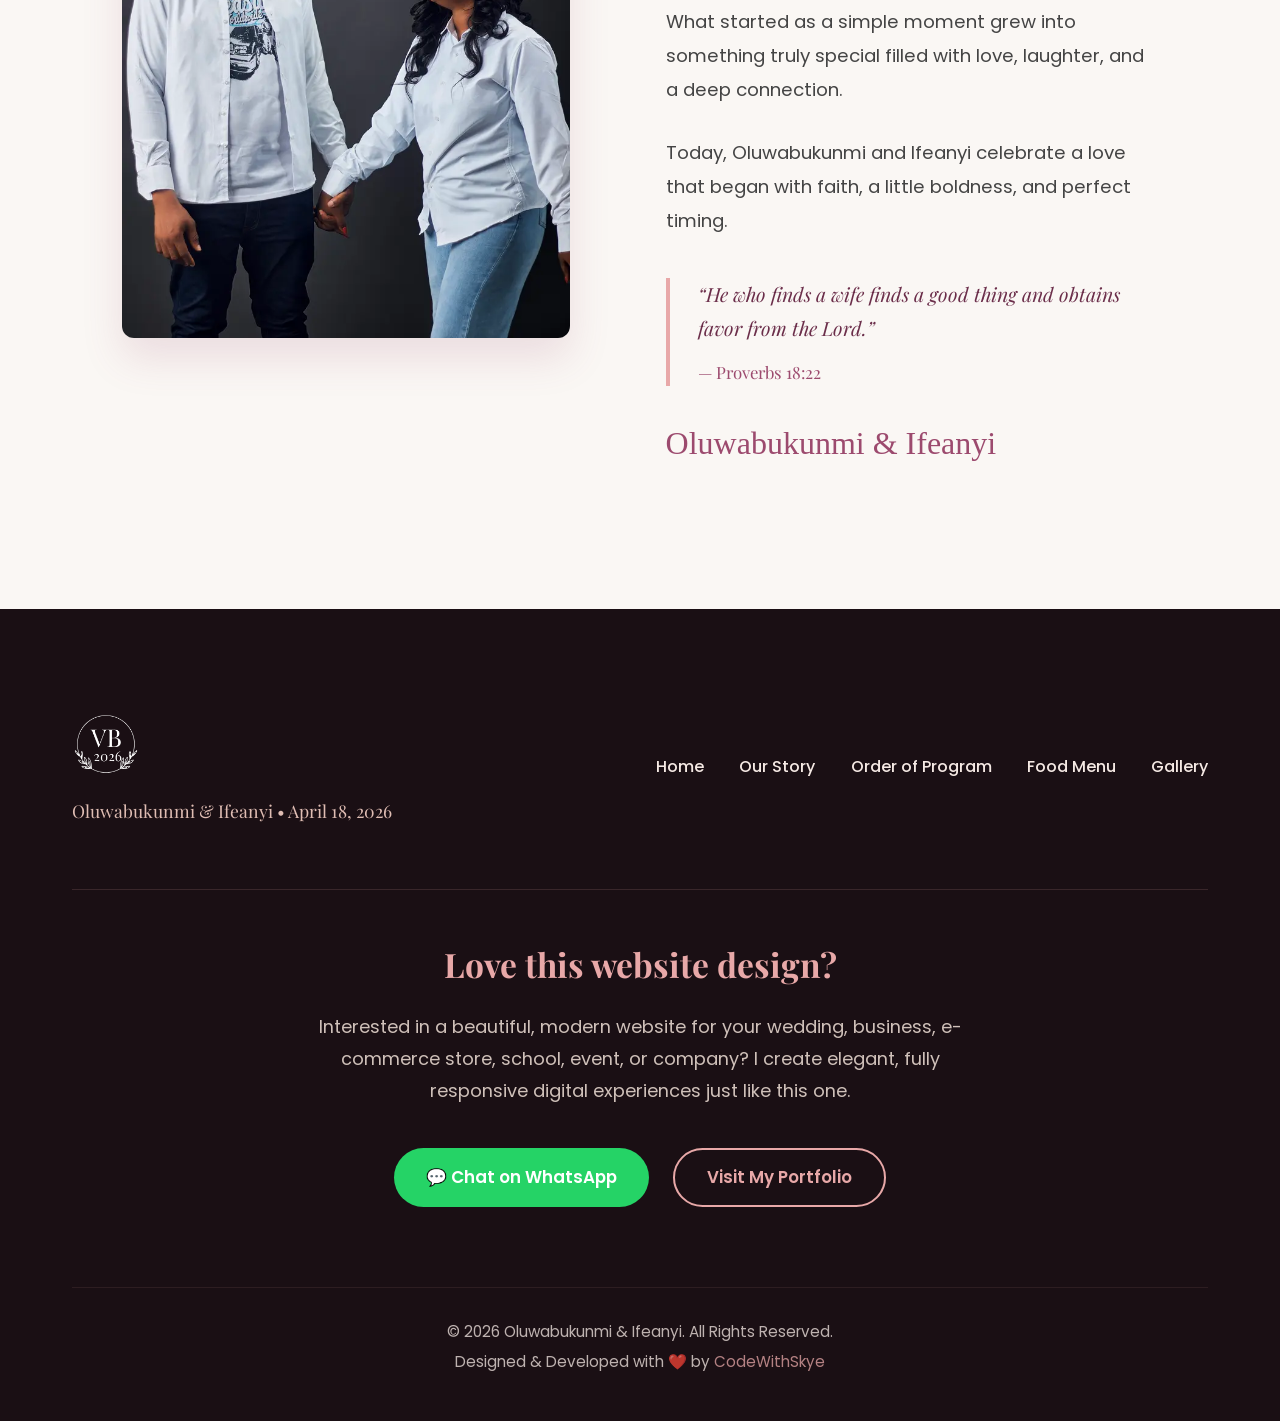
==== commit 98c548f2: "Add files via upload" ====
--- a/index.html
+++ b/index.html
@@ -39,13 +39,14 @@
   </div>
 </header>
 
-  <!-- HERO SECTION -->
+<!-- HERO SECTION -->
 <section id="home" class="hero">
 
     <div class="hero-slides">
-    <div class="slide active" style="background-image: url('images/wed1.webp');"></div>
+    <div class="slide active" style="background-image: url('images/wed3.webp');"></div>
+    <div class="slide" style="background-image: url('images/wed1.webp');"></div>
+    <div class="slide" style="background-image: url('images/wed4.webp');"></div>
     <div class="slide" style="background-image: url('images/wed2.webp');"></div>
-    <div class="slide" style="background-image: url('images/wed1.webp');"></div>
   </div>
 
   <div class="hero-overlay"></div>
@@ -61,10 +62,30 @@
       
       <div class="date" data-aos="fade-up" data-aos-delay="900">
         April 18, 2026 • 11:00 AM
-      </div><br>
-      
-      <div class="venue" data-aos="fade-up" data-aos-delay="1100">
-        #VB2026
+      </div>
+
+      <!-- Countdown / Live Status -->
+      <div id="event-status" class="event-status">
+        <div id="countdown" class="countdown">
+          <div class="countdown-item">
+            <span id="days" class="countdown-number">00</span>
+            <span class="countdown-label">Days</span>
+          </div>
+          <div class="countdown-item">
+            <span id="hours" class="countdown-number">00</span>
+            <span class="countdown-label">Hours</span>
+          </div>
+          <div class="countdown-item">
+            <span id="minutes" class="countdown-number">00</span>
+            <span class="countdown-label">Minutes</span>
+          </div>
+          <div class="countdown-item">
+            <span id="seconds" class="countdown-number">00</span>
+            <span class="countdown-label">Seconds</span>
+          </div>
+        </div>
+        
+        <div id="status-message" class="status-message"></div>
       </div>
     </div>
   </div>
@@ -90,7 +111,7 @@
       
       <!-- Story Image -->
       <div class="story-image" data-aos="fade-right" data-aos-delay="200">
-        <img src="images/wed2.webp" alt="Oluwabukunmi & Ifeanyi">
+        <img src="images/wed3.webp" alt="Oluwabukunmi & Ifeanyi">
       </div>
 
       <!-- Story Text -->
@@ -187,6 +208,11 @@
   </div>
 </footer>
 
+<!-- Scroll to Top Button -->
+<button id="scrollTopBtn" class="scroll-top-btn" aria-label="Scroll to top">
+  ↑
+</button>
+
 <script src="https://unpkg.com/aos@2.3.1/dist/aos.js"></script>
   
 <script src="script.js"></script>
--- a/style.css
+++ b/style.css
@@ -10,7 +10,7 @@
   --shadow: rgba(0, 0, 0, 0.06);
 }
 
-/* ====================== GLOBAL RESET ====================== */
+/* ==== GLOBAL RESET ===== */
 * {
   margin: 0;
   padding: 0;
@@ -25,7 +25,7 @@
   overflow-x: hidden;
 }
 
-/* ====================== HEADER ====================== */
+/* ====== HEADER ==== */
 header {
   position: fixed;
   top: 0;
@@ -58,7 +58,6 @@
   transform: scale(1.05);
 }
 
-/* Navigation Links */
 nav ul {
   display: flex;
   list-style: none;
@@ -119,7 +118,7 @@
   padding: 0.5rem;
 }
 
-/* ====================== RESPONSIVE DESIGN ====================== */
+/* ====== RESPONSIVE DESIGN ====== */
 @media (max-width: 768px) {
   .nav-container {
     padding: 1rem 1.5rem;
@@ -164,15 +163,15 @@
   }
 }
 
-/* ====================== HERO SECTION ====================== */
+/* ======= HERO SECTION ======= */
 .hero {
   position: relative;
-  min-height: 100vh;     
-  min-height: 100dvh;     
+  min-height: 100vh;
+  min-height: 100svh;    
   height: auto;
   overflow: hidden;
   display: flex;
-  align-items: center;
+  align-items: flex-start;
   justify-content: center;
   text-align: center;
   color: white;
@@ -231,6 +230,7 @@
   display: flex;
   flex-direction: column;
   align-items: center;
+  margin-top: clamp(60px, 12vh, 120px);
 }
 
 /* Typography */
@@ -369,6 +369,127 @@
 }
 
 
+/* ====================== EVENT STATUS (Countdown + Live) ====================== */
+.event-status {
+  margin-top: 2.8rem;
+  text-align: center;
+}
+
+.countdown {
+  display: flex;
+  justify-content: center;
+  gap: clamp(1rem, 3vw, 2rem);
+  flex-wrap: wrap;
+  margin-bottom: 1.4rem;
+}
+
+.countdown-item {
+  text-align: center;
+  min-width: clamp(65px, 18vw, 92px);
+}
+
+.countdown-number {
+  display: block;
+  font-family: 'Playfair Display', serif;
+  font-size: clamp(2rem, 7vw, 3.6rem);
+  font-weight: 700;
+  color: white;
+  line-height: 1;
+  text-shadow: 0 4px 15px rgba(0,0,0,0.45);
+  margin-bottom: 4px;
+}
+
+.countdown-label {
+  display: block;
+  font-family: 'Poppins', sans-serif;
+  font-size: clamp(0.85rem, 2.5vw, 1rem);
+  color: var(--soft-peach);
+  letter-spacing: 1.5px;
+  text-transform: uppercase;
+  opacity: 0.95;
+}
+
+/* Status Message */
+.status-message {
+  font-family: 'Poppins', sans-serif;
+  font-size: clamp(1.05rem, 3.5vw, 1.45rem);
+  font-weight: 600;
+  padding: clamp(12px, 4vw, 16px) clamp(28px, 6vw, 40px);
+  border-radius: 50px;
+  display: inline-block;
+  margin: 0 auto;
+  box-shadow: 0 8px 25px rgba(0,0,0,0.25);
+  opacity: 0;
+  transition: all 0.6s ease;
+  min-width: 240px;
+  max-width: 92vw;
+}
+
+.status-message.show {
+  opacity: 1;
+}
+
+/* Starting Soon */
+.status-message.starting-soon {
+  background: var(--peach);
+  color: #333;
+}
+
+/* Live Now - Green (recommended) */
+.status-message.live-now {
+  background: #27ae60;
+  color: white;
+  animation: livePulse 2s infinite;
+}
+
+@keyframes livePulse {
+  0%   { box-shadow: 0 0 0 0 rgba(39, 174, 96, 0.7); }
+  70%  { box-shadow: 0 0 0 18px rgba(39, 174, 96, 0); }
+  100% { box-shadow: 0 0 0 0 rgba(39, 174, 96, 0); }
+}
+
+/* ====================== RESPONSIVENESS ====================== */
+@media (max-width: 768px) {
+  .event-status {
+    margin-top: 2.2rem;
+  }
+  
+  .countdown {
+    gap: 1.1rem;
+  }
+  
+  .status-message {
+    min-width: 280px;
+  }
+}
+
+@media (max-width: 480px) {
+  .event-status {
+    margin-top: 1.8rem;
+  }
+  
+  .countdown {
+    gap: 0.9rem;
+  }
+  
+  .countdown-item {
+    min-width: 58px;
+  }
+  
+  .status-message {
+    padding: 11px 24px;
+    min-width: 85vw;
+    max-width: 92vw;
+  }
+}
+
+@media (max-width: 360px) {
+  .countdown-number {
+    font-size: 1.95rem;
+  }
+}
+
+
 /* ====================== OUR STORY SECTION ====================== */
 .our-story {
   padding: 140px 0;
@@ -542,7 +663,7 @@
   min-height: 55vh;
   min-height: 55dvh;
   background: linear-gradient(rgba(0,0,0,0.45), rgba(0,0,0,0.55)),
-              url('https://i.pinimg.com/736x/72/f7/12/72f7126b3b22cbae455987312a5793fb.jpg') center/cover no-repeat;
+              url('images/wed3.webp') center/cover no-repeat;
   display: flex;
   align-items: center;
   justify-content: center;
@@ -943,7 +1064,7 @@
   height: 55vh;
   min-height: 420px;
   background: linear-gradient(rgba(0,0,0,0.45), rgba(0,0,0,0.55)),
-              url('https://i.pinimg.com/1200x/7a/ea/53/7aea53dc63e2e8d27f20308e01a13a00.jpg') center/cover no-repeat;
+              url('images/wed4.webp') center/cover no-repeat;
   display: flex;
   align-items: center;
   justify-content: center;
@@ -1142,6 +1263,71 @@
   }
 }
 
+/* ====================== SCROLL TO TOP BUTTON ====================== */
+.scroll-top-btn {
+  position: fixed;
+  bottom: 30px;
+  right: 30px;
+  width: 52px;
+  height: 52px;
+  background: rgba(255, 255, 255, 0.95);
+  color: var(--burgundy);
+  border: 2px solid var(--peach);
+  border-radius: 50%;
+  font-size: 1.8rem;
+  font-weight: 300;
+  display: none;
+  align-items: center;
+  justify-content: center;
+  cursor: pointer;
+  z-index: 9999;
+  box-shadow: 0 8px 25px rgba(156, 74, 110, 0.25);
+  transition: all 0.4s cubic-bezier(0.4, 0, 0.2, 1);
+  opacity: 0;
+}
+
+.scroll-top-btn:hover {
+  background: var(--peach);
+  color: white;
+  transform: scale(1.1);
+  border-color: var(--burgundy);
+}
+
+.scroll-top-btn.show {
+  display: flex;
+  opacity: 1;
+}
+.scroll-top-btn.show {
+  animation: float 3s ease-in-out infinite;
+}
+
+@keyframes float {
+  0%, 100% { transform: translateY(0); }
+  50% { transform: translateY(-6px); }
+}
+
+/* Responsive adjustments */
+@media (max-width: 768px) {
+  .scroll-top-btn {
+    width: 48px;
+    height: 48px;
+    bottom: 25px;
+    right: 25px;
+    font-size: 1.65rem;
+  }
+}
+
+@media (max-width: 480px) {
+  .scroll-top-btn {
+    width: 44px;
+    height: 44px;
+    bottom: 20px;
+    right: 20px;
+    font-size: 1.55rem;
+  }
+}
+
+
 /* ====================== FOOTER ====================== */
 .footer {
   background: #1a0f14;     
